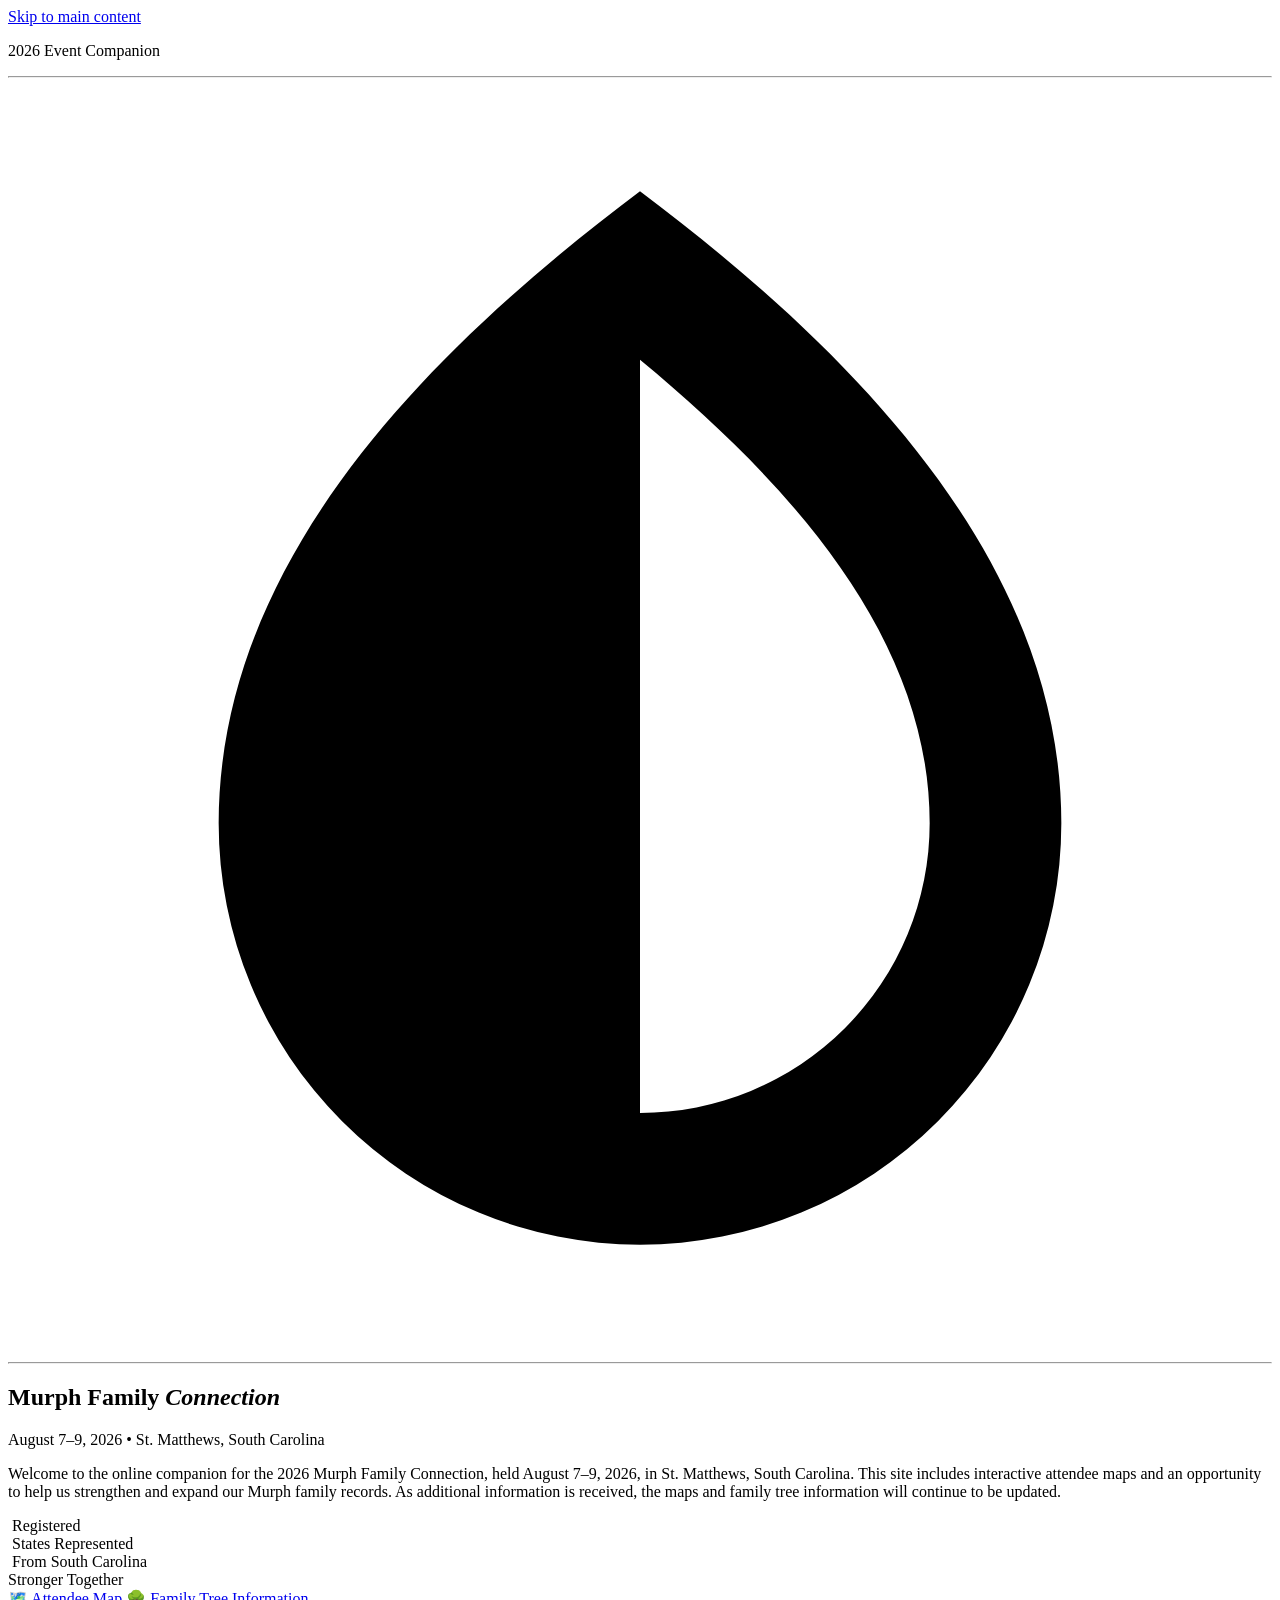
==== index.html @ 235b0e7d "Add files via upload" ====
<!DOCTYPE html>
<html lang="en">
<head>
<meta charset="UTF-8">
<meta name="viewport" content="width=device-width, initial-scale=1.0">
<title>Murph Family Connection — August 7–9, 2026 | St. Matthews, SC</title>
<meta name="description" content="Online companion for the 2026 Murph Family Connection in St. Matthews, South Carolina. Explore attendee maps and contribute Murph family tree information.">
<link rel="icon" href="assets/images/murph-mark.svg" type="image/svg+xml">
<link rel="preconnect" href="https://fonts.googleapis.com">
<link rel="preconnect" href="https://fonts.gstatic.com" crossorigin>
<link href="https://fonts.googleapis.com/css2?family=Playfair+Display:ital,wght@0,400;0,700;0,900;1,400&family=Lora:ital,wght@0,400;0,600;1,400&display=swap" rel="stylesheet">
<link rel="stylesheet" href="assets/css/styles.css">
</head>
<body>
<a class="skip-link" href="#main">Skip to main content</a>

<div id="site-header"></div>

<main id="main">
  <section class="hero">
    <div class="container">
      <p class="hero__eyebrow">2026 Event Companion</p>

      <div class="leaf-divider" role="presentation">
        <hr class="leaf-divider__line">
        <svg class="leaf-divider__icon" viewBox="0 0 24 24" fill="currentColor" aria-hidden="true">
          <path d="M12 2c-4 3-8 7-8 12a8 8 0 0 0 8 8 8 8 0 0 0 8-8c0-5-4-9-8-12zm0 3.2c2.9 2.4 5.5 5.3 5.5 8.8A5.5 5.5 0 0 1 12 19.5V5.2z"/>
        </svg>
        <hr class="leaf-divider__line">
      </div>

      <h1>Murph Family <em class="accent">Connection</em></h1>
      <p class="hero__subtitle">August 7–9, 2026 &bull; St. Matthews, South Carolina</p>

      <p class="hero__body">
        Welcome to the online companion for the 2026 Murph Family Connection, held August 7–9, 2026,
        in St. Matthews, South Carolina. This site includes interactive attendee maps and an opportunity
        to help us strengthen and expand our Murph family records. As additional information is received,
        the maps and family tree information will continue to be updated.
      </p>

      <div class="hero-stats" id="hero-stats" aria-label="Event registration snapshot">
        <div class="hero-stat"><span class="hero-stat__num" id="hero-stat-registered">&nbsp;</span><span class="hero-stat__lbl">Registered</span></div>
        <div class="hero-stat"><span class="hero-stat__num" id="hero-stat-states">&nbsp;</span><span class="hero-stat__lbl">States Represented</span></div>
        <div class="hero-stat"><span class="hero-stat__num" id="hero-stat-sc">&nbsp;</span><span class="hero-stat__lbl">From South Carolina</span></div>
      </div>

      <span class="motto-badge">Stronger Together</span>

      <div class="button-row">
        <a class="big-button big-button--map" href="attendee-map.html">
          <span class="big-button__icon" aria-hidden="true">🗺️</span>
          Attendee Map
        </a>
        <a class="big-button big-button--tree" href="family-tree-information.html">
          <span class="big-button__icon" aria-hidden="true">🌳</span>
          Family Tree Information
        </a>
      </div>
    </div>
  </section>
</main>

<div id="site-footer"></div>

<script type="module" src="assets/js/pages/home.js"></script>
</body>
</html>
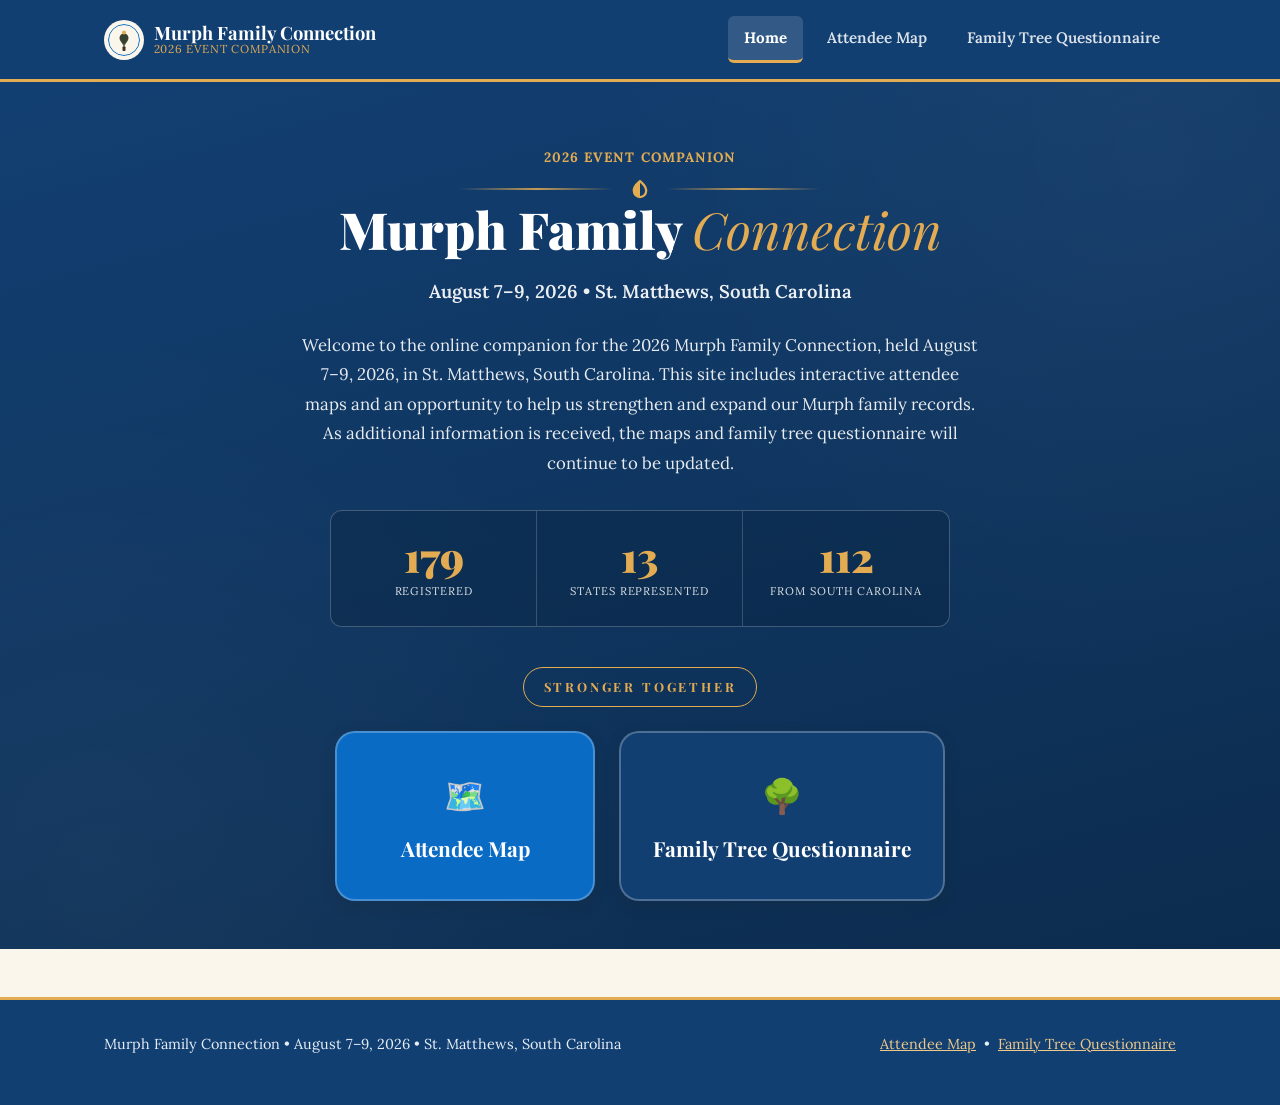
==== commit 7f2c28ea: "v1.4.2: Rename Family Tree Information to Family Tree Questionnaire on Home page" ====
--- a/index.html
+++ b/index.html
@@ -4,7 +4,7 @@
 <meta charset="UTF-8">
 <meta name="viewport" content="width=device-width, initial-scale=1.0">
 <title>Murph Family Connection — August 7–9, 2026 | St. Matthews, SC</title>
-<meta name="description" content="Online companion for the 2026 Murph Family Connection in St. Matthews, South Carolina. Explore attendee maps and contribute Murph family tree information.">
+<meta name="description" content="Online companion for the 2026 Murph Family Connection in St. Matthews, South Carolina. Explore attendee maps and complete the Murph family tree questionnaire.">
 <link rel="icon" href="assets/images/murph-mark.svg" type="image/svg+xml">
 <link rel="preconnect" href="https://fonts.googleapis.com">
 <link rel="preconnect" href="https://fonts.gstatic.com" crossorigin>
@@ -36,7 +36,7 @@
         Welcome to the online companion for the 2026 Murph Family Connection, held August 7–9, 2026,
         in St. Matthews, South Carolina. This site includes interactive attendee maps and an opportunity
         to help us strengthen and expand our Murph family records. As additional information is received,
-        the maps and family tree information will continue to be updated.
+        the maps and family tree questionnaire will continue to be updated.
       </p>
 
       <div class="hero-stats" id="hero-stats" aria-label="Event registration snapshot">
@@ -54,7 +54,7 @@
         </a>
         <a class="big-button big-button--tree" href="family-tree-information.html">
           <span class="big-button__icon" aria-hidden="true">🌳</span>
-          Family Tree Information
+          Family Tree Questionnaire
         </a>
       </div>
     </div>
--- a/assets/css/styles.css
+++ b/assets/css/styles.css
@@ -0,0 +1,988 @@
+/* ==========================================================================
+   Murph Family Connection — Event Companion Site
+   Shared design system
+   Palette inspired by the 2026 event shirt (not a reproduction of the artwork)
+   ========================================================================== */
+
+:root {
+  /* Brand palette — sampled directly from the 2026 event shirt photo
+     ("Stronger Together"), then lightly calibrated for on-screen contrast.
+     See BRAND_GUIDE.html / brand-guide.md for the sampling notes. */
+  --color-royal-blue: #0A6BC4;        /* sampled: shirt fabric */
+  --color-royal-blue-dark: #123F72;   /* calibrated: AA-safe text/link variant */
+  --color-deep-brown: #4A2E1F;        /* sampled: banner-fold shadow, warmed */
+  --color-warm-gold: #E3AC52;         /* sampled: leaf + banner gold */
+  --color-warm-gold-dark: #8C611D;    /* calibrated: AA-safe text variant of gold */
+  --color-warm-gold-light: #EFC98A;   /* tint for subtle backgrounds/hovers */
+  --color-forest-green: #38402F;      /* sampled: dark tree-leaf green */
+  --color-olive-green: #4B5240;       /* sampled: lighter tree-leaf green */
+  --color-ivory: #FBF6EB;
+  --color-ivory-alt: #F3EBDA;
+  --color-ivory-blue: #E9F1F9;   /* light blue-tinted alt section background (v1.3 blue-led direction) */
+
+  /* Semantic text / surface colors (contrast-checked against ivory) */
+  --color-ink: #2E2420;               /* sampled + color-cast-corrected: tree trunk ink */
+  --color-ink-soft: #4A4030;
+  --color-muted: #7A6E60;
+  --color-border: #DCD0B4;
+  --color-surface: #FFFFFF;
+  --color-focus: #123F72;
+
+  /* Typography — Playfair Display (headings) + Lora (body), loaded from
+     Google Fonts in each page <head>. System serif fallbacks keep the site
+     readable even if the web fonts fail to load. */
+  --font-heading: "Playfair Display", Georgia, "Times New Roman", serif;
+  --font-body: "Lora", Georgia, "Times New Roman", serif;
+
+  /* Layout */
+  --max-width: 1120px;
+  --radius-sm: 6px;
+  --radius-md: 12px;
+  --radius-lg: 20px;
+  --space-1: 0.5rem;
+  --space-2: 1rem;
+  --space-3: 1.5rem;
+  --space-4: 2rem;
+  --space-5: 3rem;
+  --space-6: 4rem;
+  --shadow-sm: 0 1px 3px rgba(42, 33, 23, 0.12);
+  --shadow-md: 0 4px 16px rgba(42, 33, 23, 0.14);
+}
+
+/* --------------------------------------------------------------------------
+   Reset & base
+   -------------------------------------------------------------------------- */
+*, *::before, *::after { box-sizing: border-box; }
+
+html { scroll-behavior: smooth; }
+
+body {
+  margin: 0;
+  background-color: var(--color-ivory);
+  color: var(--color-ink);
+  font-family: var(--font-body);
+  font-size: 17px;
+  line-height: 1.75;
+  -webkit-font-smoothing: antialiased;
+}
+
+img, svg { max-width: 100%; display: block; }
+
+h1, h2, h3, h4 {
+  font-family: var(--font-heading);
+  font-weight: 700;
+  color: var(--color-royal-blue);
+  line-height: 1.15;
+  margin: 0 0 var(--space-2);
+}
+
+h1 { font-size: clamp(2.2rem, 4.5vw, 3.2rem); font-weight: 900; color: var(--color-deep-brown); }
+h2 { font-size: clamp(1.6rem, 3vw, 2.1rem); }
+h3 { font-size: 1.25rem; }
+
+/* Subtle italic emphasis on part of an otherwise-unchanged approved phrase —
+   styling only, never used to alter or add to approved wording. */
+em.accent { font-style: italic; color: var(--color-warm-gold-dark); font-weight: 400; }
+
+p { margin: 0 0 var(--space-2); }
+
+a { color: var(--color-royal-blue); }
+a:hover { color: var(--color-royal-blue-dark); }
+
+/* Visible focus state everywhere — keyboard accessibility */
+a:focus-visible,
+button:focus-visible,
+input:focus-visible,
+[tabindex]:focus-visible {
+  outline: 3px solid var(--color-focus);
+  outline-offset: 2px;
+}
+
+.skip-link {
+  position: absolute;
+  left: -999px;
+  top: 0;
+  background: var(--color-royal-blue);
+  color: #fff;
+  padding: 0.75rem 1.25rem;
+  z-index: 1000;
+  border-radius: 0 0 var(--radius-sm) 0;
+}
+.skip-link:focus {
+  left: 0;
+}
+
+/* --------------------------------------------------------------------------
+   Layout helpers
+   -------------------------------------------------------------------------- */
+.container {
+  width: 100%;
+  max-width: var(--max-width);
+  margin: 0 auto;
+  padding: 0 var(--space-3);
+}
+
+.section {
+  padding: var(--space-5) 0;
+}
+
+.section--alt {
+  background-color: var(--color-ivory-blue);
+  border-top: 1px solid var(--color-border);
+  border-bottom: 1px solid var(--color-border);
+}
+
+/* Blue page-header band — opens the Attendee Map and Family Tree Information
+   pages the same way the hero opens the Home page, so every page leads with
+   the same confident blue treatment. Body copy, cards, tables, and the form
+   stay on ivory/white for readability, per the approved blue-led direction. */
+.page-header {
+  padding: var(--space-5) 0 var(--space-4);
+  /* Same narrow dark-navy range as .hero — verified AA-safe for gold and
+     white text at every point on the gradient. */
+  background:
+    radial-gradient(circle at 90% 10%, rgba(255, 255, 255, 0.035), transparent 40%),
+    linear-gradient(160deg, var(--color-royal-blue-dark) 0%, #0C2C4E 100%);
+  color: #fff;
+}
+.page-header .section-eyebrow { color: var(--color-warm-gold); }
+.page-header h1 { color: #fff; }
+.page-header p { color: rgba(255, 255, 255, 0.92); }
+.page-header .gold-rule--left {
+  background: linear-gradient(90deg, var(--color-warm-gold-dark), var(--color-warm-gold));
+}
+
+/* --------------------------------------------------------------------------
+   Natural / heritage-inspired accents
+   Subtle motifs drawn from the event shirt (tree, leaves, gold banding) —
+   used sparingly as section dividers and accents, never as page backgrounds.
+   -------------------------------------------------------------------------- */
+.leaf-divider {
+  display: flex;
+  align-items: center;
+  justify-content: center;
+  gap: var(--space-2);
+  margin: 0 auto;
+  max-width: 360px;
+  color: var(--color-warm-gold-dark);
+}
+
+.leaf-divider__line {
+  flex: 1;
+  height: 2px;
+  background: linear-gradient(90deg, transparent, var(--color-warm-gold), transparent);
+  border: none;
+}
+
+.leaf-divider__icon {
+  width: 22px;
+  height: 22px;
+  flex-shrink: 0;
+  color: var(--color-olive-green);
+}
+
+.gold-rule {
+  border: none;
+  height: 3px;
+  width: 72px;
+  margin: var(--space-2) auto;
+  background: linear-gradient(90deg, var(--color-warm-gold-dark), var(--color-warm-gold));
+  border-radius: 999px;
+}
+
+.gold-rule--left {
+  margin: var(--space-2) 0;
+}
+
+.section-eyebrow {
+  display: inline-flex;
+  align-items: center;
+  gap: 0.4rem;
+  font-weight: 700;
+  letter-spacing: 0.08em;
+  text-transform: uppercase;
+  color: var(--color-olive-green);
+  font-size: 0.8rem;
+}
+
+.section-eyebrow svg { width: 16px; height: 16px; }
+
+/* --------------------------------------------------------------------------
+   Header / Navigation
+   -------------------------------------------------------------------------- */
+.site-header {
+  background-color: var(--color-royal-blue-dark);
+  border-bottom: 3px solid var(--color-warm-gold);
+}
+
+.site-header__inner {
+  display: flex;
+  align-items: center;
+  justify-content: space-between;
+  gap: var(--space-3);
+  padding: var(--space-2) var(--space-3);
+  max-width: var(--max-width);
+  margin: 0 auto;
+  flex-wrap: wrap;
+}
+
+.brand {
+  display: flex;
+  align-items: center;
+  gap: 0.6rem;
+  text-decoration: none;
+  color: #fff;
+}
+
+.brand__mark {
+  width: 40px;
+  height: 40px;
+  flex-shrink: 0;
+  background-color: var(--color-ivory);
+  border-radius: 50%;
+  padding: 4px;
+}
+
+.brand__text {
+  font-family: var(--font-heading);
+  font-weight: 700;
+  font-size: 1.15rem;
+  line-height: 1.1;
+  color: #fff;
+}
+
+.brand__text span {
+  display: block;
+  font-family: var(--font-body);
+  font-weight: 400;
+  font-size: 0.72rem;
+  letter-spacing: 0.06em;
+  text-transform: uppercase;
+  color: var(--color-warm-gold);
+}
+
+.main-nav ul {
+  list-style: none;
+  display: flex;
+  gap: var(--space-1);
+  margin: 0;
+  padding: 0;
+}
+
+.main-nav a {
+  display: inline-block;
+  padding: 0.55rem 1rem;
+  border-radius: var(--radius-sm);
+  text-decoration: none;
+  color: rgba(255, 255, 255, 0.85);
+  font-weight: 600;
+  font-size: 0.95rem;
+}
+
+.main-nav a {
+  position: relative;
+  border-bottom: 3px solid transparent;
+}
+
+.main-nav a:hover {
+  background-color: rgba(255, 255, 255, 0.12);
+  color: #fff;
+}
+
+.main-nav a[aria-current="page"] {
+  background-color: rgba(255, 255, 255, 0.14);
+  color: #fff;
+  font-weight: 700;
+  border-bottom-color: var(--color-warm-gold);
+}
+
+/* --------------------------------------------------------------------------
+   Hero
+   -------------------------------------------------------------------------- */
+.hero {
+  padding: var(--space-6) 0 var(--space-5);
+  text-align: center;
+  color: #fff;
+  /* Deliberately stays within a narrow dark-navy range (never the lighter
+     royal blue) so gold and white text keep AA contrast everywhere on the
+     gradient, at every breakpoint — verified programmatically. */
+  background:
+    radial-gradient(circle at 90% 8%, rgba(255, 255, 255, 0.035), transparent 40%),
+    radial-gradient(circle at 8% 92%, rgba(255, 255, 255, 0.035), transparent 40%),
+    linear-gradient(165deg, var(--color-royal-blue-dark) 0%, #0C2C4E 100%);
+}
+
+.hero__eyebrow {
+  font-weight: 700;
+  letter-spacing: 0.08em;
+  text-transform: uppercase;
+  color: var(--color-warm-gold);
+  font-size: 0.85rem;
+  margin-bottom: var(--space-1);
+}
+
+.hero h1 { color: #fff; }
+.hero em.accent { color: var(--color-warm-gold); }
+
+.hero .leaf-divider__icon { color: var(--color-warm-gold); }
+.hero .leaf-divider__line { background: linear-gradient(90deg, transparent, rgba(227, 172, 82, 0.85), transparent); }
+
+.hero__subtitle {
+  font-size: 1.15rem;
+  color: rgba(255, 255, 255, 0.92);
+  font-weight: 600;
+  margin-bottom: var(--space-3);
+}
+
+.hero__body {
+  max-width: 680px;
+  margin: 0 auto var(--space-4);
+  font-size: 1.05rem;
+  color: rgba(255, 255, 255, 0.9);
+}
+
+/* Compact event snapshot on the home hero — a darker "frosted" panel nested
+   inside the blue hero, gold numbers, white labels. */
+.hero-stats {
+  display: flex;
+  justify-content: center;
+  flex-wrap: wrap;
+  border: 1px solid rgba(255, 255, 255, 0.22);
+  border-radius: var(--radius-md);
+  overflow: hidden;
+  background-color: rgba(9, 33, 58, 0.32);
+  max-width: 620px;
+  margin: 0 auto var(--space-3);
+}
+
+.hero-stat {
+  flex: 1 1 140px;
+  padding: var(--space-3) var(--space-3);
+  text-align: center;
+  border-right: 1px solid rgba(255, 255, 255, 0.18);
+}
+
+.hero-stat:last-child { border-right: none; }
+
+.hero-stat__num {
+  display: block;
+  font-family: var(--font-heading);
+  font-weight: 900;
+  font-size: clamp(1.9rem, 3.5vw, 2.6rem);
+  color: var(--color-warm-gold);
+  line-height: 1;
+}
+
+.hero-stat__lbl {
+  display: block;
+  font-size: 0.7rem;
+  text-transform: uppercase;
+  letter-spacing: 0.08em;
+  color: rgba(255, 255, 255, 0.85);
+  margin-top: 0.35rem;
+}
+
+/* "Stronger Together" — the shirt's own motto, used as a small badge */
+.motto-badge {
+  display: inline-block;
+  margin: var(--space-2) 0 0;
+  font-family: var(--font-heading);
+  font-size: 0.8rem;
+  font-weight: 700;
+  letter-spacing: 0.22em;
+  text-transform: uppercase;
+  color: var(--color-warm-gold);
+  padding: 0.5rem 1.25rem;
+  border: 1px solid var(--color-warm-gold);
+  border-radius: 999px;
+}
+
+/* Give the hero's CTA buttons a touch more separation from the now-blue
+   background behind them. */
+.hero .big-button { border-color: rgba(255, 255, 255, 0.25); }
+
+/* --------------------------------------------------------------------------
+   Buttons
+   -------------------------------------------------------------------------- */
+.button-row {
+  display: flex;
+  flex-wrap: wrap;
+  gap: var(--space-3);
+  justify-content: center;
+  margin-top: var(--space-3);
+}
+
+.big-button {
+  display: flex;
+  flex-direction: column;
+  align-items: center;
+  justify-content: center;
+  gap: 0.4rem;
+  min-width: 260px;
+  padding: var(--space-4) var(--space-4);
+  border-radius: var(--radius-lg);
+  text-decoration: none;
+  font-family: var(--font-heading);
+  font-weight: 700;
+  font-size: 1.3rem;
+  color: #fff;
+  box-shadow: var(--shadow-md);
+  border: 2px solid transparent;
+  transition: transform 0.15s ease, box-shadow 0.15s ease;
+}
+
+.big-button:hover,
+.big-button:focus-visible {
+  transform: translateY(-3px);
+  box-shadow: 0 8px 22px rgba(42, 33, 23, 0.22);
+}
+
+.big-button__icon { font-size: 2.1rem; }
+
+.big-button--map {
+  background-color: var(--color-royal-blue);
+}
+.big-button--map:hover { background-color: var(--color-royal-blue-dark); }
+
+.big-button--tree {
+  background-color: var(--color-royal-blue-dark);
+}
+.big-button--tree:hover { background-color: #0C2C4E; }
+
+.btn {
+  display: inline-block;
+  padding: 0.6rem 1.2rem;
+  border-radius: var(--radius-sm);
+  background-color: var(--color-royal-blue);
+  color: #fff;
+  text-decoration: none;
+  font-weight: 600;
+  border: none;
+  cursor: pointer;
+}
+.btn:hover { background-color: var(--color-royal-blue-dark); color: #fff; }
+
+.btn--outline {
+  background-color: transparent;
+  color: var(--color-royal-blue-dark);
+  border: 2px solid var(--color-royal-blue);
+}
+.btn--outline:hover { background-color: var(--color-royal-blue); color: #fff; }
+
+/* --------------------------------------------------------------------------
+   Cards / panels
+   -------------------------------------------------------------------------- */
+.card {
+  background-color: var(--color-surface);
+  border: 1px solid var(--color-border);
+  border-radius: var(--radius-md);
+  padding: var(--space-3);
+  box-shadow: var(--shadow-sm);
+}
+
+.card h3 {
+  color: var(--color-forest-green);
+  margin-bottom: 0.4rem;
+}
+
+.panel-grid {
+  display: grid;
+  gap: var(--space-3);
+  grid-template-columns: repeat(auto-fit, minmax(260px, 1fr));
+}
+
+/* Stat tiles */
+.stat-grid {
+  display: grid;
+  gap: var(--space-2);
+  grid-template-columns: repeat(auto-fit, minmax(160px, 1fr));
+  margin-top: var(--space-3);
+}
+
+.stat-tile {
+  /* Same AA-verified dark-navy range as .hero/.page-header — never the
+     lighter royal blue, so the gold value and white label stay legible
+     everywhere on the card. */
+  background: linear-gradient(165deg, var(--color-royal-blue-dark) 0%, #0C2C4E 100%);
+  border: none;
+  border-top: 5px solid var(--color-warm-gold);
+  border-radius: var(--radius-md);
+  padding: var(--space-4) var(--space-2) var(--space-3);
+  text-align: center;
+  box-shadow: var(--shadow-sm);
+  transition: transform 0.15s ease, box-shadow 0.15s ease;
+}
+
+.stat-tile:hover {
+  transform: translateY(-3px);
+  box-shadow: var(--shadow-md);
+}
+
+.stat-tile__value {
+  font-family: var(--font-heading);
+  font-size: clamp(2.2rem, 4vw, 2.75rem);
+  font-weight: 900;
+  color: var(--color-warm-gold);
+  display: block;
+  line-height: 1;
+  margin-bottom: 0.5rem;
+}
+
+.stat-tile__label {
+  font-size: 0.72rem;
+  color: rgba(255, 255, 255, 0.88);
+  font-weight: 700;
+  text-transform: uppercase;
+  letter-spacing: 0.07em;
+}
+
+/* Highlights list */
+.highlight-list {
+  list-style: none;
+  margin: var(--space-3) 0 0;
+  padding: 0;
+  display: grid;
+  gap: var(--space-2);
+}
+
+.highlight-list li {
+  display: flex;
+  gap: 1rem;
+  align-items: flex-start;
+  background-color: #EBF4FF;
+  border-left: 5px solid var(--color-warm-gold);
+  border-radius: 0 var(--radius-md) var(--radius-md) 0;
+  padding: var(--space-2) var(--space-3);
+}
+
+.highlight-list .hi-ico {
+  font-size: 1.35rem;
+  line-height: 1.3;
+  flex-shrink: 0;
+}
+
+.highlight-list .hi-txt {
+  font-size: 0.95rem;
+  line-height: 1.65;
+}
+
+.highlight-list strong { color: var(--color-royal-blue-dark); }
+
+/* Pull quote — used sparingly for a single moment of warmth per page */
+.pull-quote {
+  margin: var(--space-3) auto;
+  padding: 1.4rem 1.75rem 1.4rem 2rem;
+  max-width: 620px;
+  border-left: 5px solid var(--color-warm-gold);
+  background-color: var(--color-warm-gold-light);
+  background-color: #FDF3DC;
+  border-radius: 0 var(--radius-md) var(--radius-md) 0;
+  font-family: var(--font-heading);
+  font-size: 1.05rem;
+  font-style: italic;
+  color: var(--color-deep-brown);
+  line-height: 1.6;
+}
+
+/* Data note box */
+.notes-box {
+  background-color: var(--color-surface);
+  border: 1.5px solid var(--color-border);
+  border-radius: var(--radius-md);
+  padding: var(--space-3) var(--space-4);
+  margin-top: var(--space-3);
+}
+
+.notes-box h3 {
+  font-size: 1.05rem;
+  color: var(--color-royal-blue);
+  padding-bottom: 0.75rem;
+  border-bottom: 2px solid var(--color-warm-gold);
+  margin-bottom: var(--space-2);
+}
+
+.notes-dl {
+  display: grid;
+  grid-template-columns: auto 1fr;
+  gap: 0.5rem 1.5rem;
+  font-size: 0.88rem;
+  margin-bottom: var(--space-2);
+}
+
+.notes-dl dt { color: var(--color-muted); font-style: italic; }
+.notes-dl dd { color: var(--color-ink); font-weight: 700; margin: 0; }
+
+.notes-prose {
+  font-size: 0.92rem;
+  line-height: 1.75;
+  color: var(--color-ink-soft);
+}
+
+.notes-prose strong { color: var(--color-ink); }
+
+/* Rank pills + share bars, used in the Community Rankings table */
+.rpill {
+  display: inline-flex;
+  align-items: center;
+  justify-content: center;
+  width: 24px;
+  height: 24px;
+  border-radius: 50%;
+  font-size: 0.7rem;
+  font-weight: 700;
+  color: #fff;
+  background-color: var(--color-royal-blue);
+  flex-shrink: 0;
+}
+
+.rpill.rpill--gold {
+  background-color: var(--color-warm-gold);
+  color: var(--color-deep-brown);
+}
+
+.bar-wrap {
+  display: flex;
+  align-items: center;
+  gap: 0.5rem;
+}
+
+.bar-track {
+  height: 6px;
+  background-color: var(--color-border);
+  border-radius: 3px;
+  flex: 1;
+  overflow: hidden;
+}
+
+.bar-fill {
+  height: 100%;
+  background-color: var(--color-royal-blue);
+  border-radius: 3px;
+}
+
+.bar-pct {
+  font-size: 0.7rem;
+  color: var(--color-muted);
+  white-space: nowrap;
+}
+
+/* --------------------------------------------------------------------------
+   Maps
+   -------------------------------------------------------------------------- */
+.map-panel {
+  margin-top: var(--space-3);
+}
+
+.map-frame {
+  background-color: var(--color-surface);
+  border: 2px solid var(--color-royal-blue);
+  border-top: 4px solid var(--color-warm-gold);
+  border-radius: var(--radius-md);
+  overflow: hidden;
+  box-shadow: var(--shadow-md);
+  position: relative;
+}
+
+.leaflet-map {
+  width: 100%;
+  height: 440px;
+}
+
+.leaflet-map.leaflet-map--tall { height: 520px; }
+
+.map-legend {
+  display: flex;
+  align-items: center;
+  gap: 0.5rem;
+  font-size: 0.85rem;
+  color: var(--color-ink-soft);
+  margin-top: var(--space-1);
+  font-style: italic;
+}
+
+/* Leaflet popup theming to match the site */
+.leaflet-popup-content-wrapper {
+  background-color: var(--color-surface) !important;
+  border: 1.5px solid var(--color-border) !important;
+  border-radius: var(--radius-md) !important;
+  box-shadow: var(--shadow-md) !important;
+}
+.leaflet-popup-tip { background-color: var(--color-surface) !important; }
+.leaflet-popup-content {
+  font-family: var(--font-body) !important;
+  font-size: 0.85rem !important;
+  color: var(--color-ink) !important;
+  line-height: 1.55 !important;
+  margin: 10px 12px !important;
+}
+.map-popup__title {
+  font-family: var(--font-heading);
+  font-size: 1rem;
+  font-weight: 700;
+  color: var(--color-royal-blue);
+  margin-bottom: 2px;
+}
+.map-popup__count { color: var(--color-forest-green); font-weight: 600; }
+.map-popup__state { color: var(--color-muted); font-size: 0.78rem; }
+
+.map-marker-label {
+  font-family: var(--font-body);
+  font-size: 11px;
+  font-weight: 600;
+  color: var(--color-royal-blue-dark);
+  background-color: rgba(251, 246, 235, 0.92);
+  padding: 1px 6px;
+  border-radius: 3px;
+  white-space: nowrap;
+}
+
+.map-loading,
+.map-error {
+  padding: var(--space-4);
+  text-align: center;
+  color: var(--color-ink-soft);
+}
+
+.map-error {
+  color: #7A2E2E;
+  background-color: #FBEDEA;
+}
+
+.map-error a { color: var(--color-royal-blue-dark); font-weight: 600; }
+
+/* --------------------------------------------------------------------------
+   Tables
+   -------------------------------------------------------------------------- */
+.data-table {
+  width: 100%;
+  border-collapse: collapse;
+  background-color: var(--color-surface);
+  border-radius: var(--radius-md);
+  overflow: hidden;
+  box-shadow: var(--shadow-sm);
+}
+
+.data-table caption {
+  caption-side: top;
+  text-align: left;
+  font-family: var(--font-heading);
+  font-weight: 700;
+  font-size: 1rem;
+  color: var(--color-royal-blue);
+  padding-bottom: 0.6rem;
+  border-bottom: 3px solid var(--color-warm-gold);
+  margin-bottom: 0.4rem;
+}
+
+.data-table th,
+.data-table td {
+  text-align: left;
+  padding: 0.65rem 1rem;
+  border-bottom: 1px solid var(--color-border);
+}
+
+.data-table th {
+  background-color: var(--color-royal-blue);
+  color: #fff;
+  font-weight: 600;
+  font-size: 0.75rem;
+  text-transform: uppercase;
+  letter-spacing: 0.05em;
+}
+
+.data-table tbody tr:nth-child(even) { background-color: var(--color-ivory-alt); }
+.data-table tbody tr:hover { background-color: #F0E6C8; }
+.data-table tbody tr.is-highlighted td:first-child {
+  font-weight: 700;
+  color: var(--color-forest-green);
+}
+
+/* --------------------------------------------------------------------------
+   Family Tree Information page
+   -------------------------------------------------------------------------- */
+.intro-copy {
+  max-width: 720px;
+  margin: 0 auto;
+  text-align: center;
+}
+
+.form-embed-wrap {
+  max-width: 760px;
+  margin: var(--space-4) auto 0;
+  background-color: var(--color-surface);
+  border: 1.5px solid var(--color-border);
+  border-top: 5px solid var(--color-warm-gold);
+  border-radius: var(--radius-md);
+  padding: var(--space-2);
+  box-shadow: var(--shadow-md);
+  /* Prevent the embed from ever forcing horizontal scroll on narrow screens */
+  overflow-x: hidden;
+  max-width: min(760px, 100%);
+}
+
+.form-embed-wrap iframe {
+  display: block;
+  width: 100%;
+  max-width: 100%;
+  min-height: 1400px;
+  border: none;
+  border-radius: var(--radius-sm);
+}
+
+.form-fallback {
+  text-align: center;
+  margin-top: var(--space-3);
+  font-size: 0.85rem;
+  color: var(--color-ink-soft);
+  line-height: 2;
+}
+
+/* --------------------------------------------------------------------------
+   Footer
+   -------------------------------------------------------------------------- */
+.site-footer {
+  background-color: var(--color-royal-blue-dark);
+  color: #E6EEF6;
+  padding: var(--space-4) 0;
+  margin-top: var(--space-5);
+  border-top: 3px solid var(--color-warm-gold);
+}
+
+.site-footer .container {
+  display: flex;
+  flex-wrap: wrap;
+  justify-content: space-between;
+  gap: var(--space-2);
+  font-size: 0.9rem;
+}
+
+.site-footer a { color: var(--color-warm-gold-light); }
+
+.site-footer__links {
+  display: flex;
+  align-items: center;
+  gap: 0.5rem;
+  flex-wrap: wrap;
+}
+
+/* --------------------------------------------------------------------------
+   Brand Guide page
+   -------------------------------------------------------------------------- */
+.swatch-grid {
+  display: grid;
+  gap: var(--space-3);
+  grid-template-columns: repeat(auto-fit, minmax(190px, 1fr));
+  margin-top: var(--space-3);
+}
+
+.swatch {
+  border-radius: var(--radius-md);
+  overflow: hidden;
+  border: 1px solid var(--color-border);
+  box-shadow: var(--shadow-sm);
+  background-color: var(--color-surface);
+}
+
+.swatch__chip {
+  height: 90px;
+}
+
+.swatch__meta {
+  padding: 0.6rem 0.9rem;
+}
+
+.swatch__name {
+  font-weight: 700;
+  display: block;
+}
+
+.swatch__hex {
+  font-family: ui-monospace, SFMono-Regular, Menlo, Consolas, monospace;
+  font-size: 0.85rem;
+  color: var(--color-ink-soft);
+}
+
+.swatch__note {
+  font-size: 0.8rem;
+  color: var(--color-ink-soft);
+  margin-top: 0.2rem;
+}
+
+.type-sample {
+  margin-bottom: var(--space-2);
+}
+
+.type-sample__label {
+  font-family: ui-monospace, SFMono-Regular, Menlo, Consolas, monospace;
+  font-size: 0.78rem;
+  color: var(--color-olive-green);
+  text-transform: uppercase;
+  letter-spacing: 0.05em;
+  display: block;
+  margin-bottom: 0.15rem;
+}
+
+.spacing-scale {
+  display: flex;
+  align-items: flex-end;
+  gap: var(--space-2);
+  flex-wrap: wrap;
+  margin-top: var(--space-2);
+}
+
+.spacing-scale__item { text-align: center; font-size: 0.78rem; color: var(--color-ink-soft); }
+
+.spacing-scale__bar {
+  background-color: var(--color-royal-blue);
+  width: 24px;
+  border-radius: 3px;
+  margin: 0 auto 0.3rem;
+}
+
+.principle-grid {
+  display: grid;
+  gap: var(--space-3);
+  grid-template-columns: repeat(auto-fit, minmax(220px, 1fr));
+  margin-top: var(--space-3);
+}
+
+.icon-sample-row {
+  display: flex;
+  gap: var(--space-4);
+  flex-wrap: wrap;
+  align-items: center;
+  margin-top: var(--space-2);
+}
+
+.icon-sample {
+  display: flex;
+  flex-direction: column;
+  align-items: center;
+  gap: 0.4rem;
+  font-size: 0.8rem;
+  color: var(--color-ink-soft);
+}
+
+.icon-sample svg {
+  width: 32px;
+  height: 32px;
+  color: var(--color-olive-green);
+}
+
+/* --------------------------------------------------------------------------
+   Responsive
+   -------------------------------------------------------------------------- */
+@media (max-width: 640px) {
+  .site-header__inner { flex-direction: column; align-items: flex-start; }
+  .main-nav ul { flex-wrap: wrap; }
+  .hero { padding: var(--space-5) 0 var(--space-4); }
+  .big-button { width: 100%; min-width: 0; }
+  .form-embed-wrap iframe { min-height: 1600px; }
+}
+
+/* --------------------------------------------------------------------------
+   Reduced motion
+   -------------------------------------------------------------------------- */
+@media (prefers-reduced-motion: reduce) {
+  * { transition: none !important; scroll-behavior: auto !important; }
+}
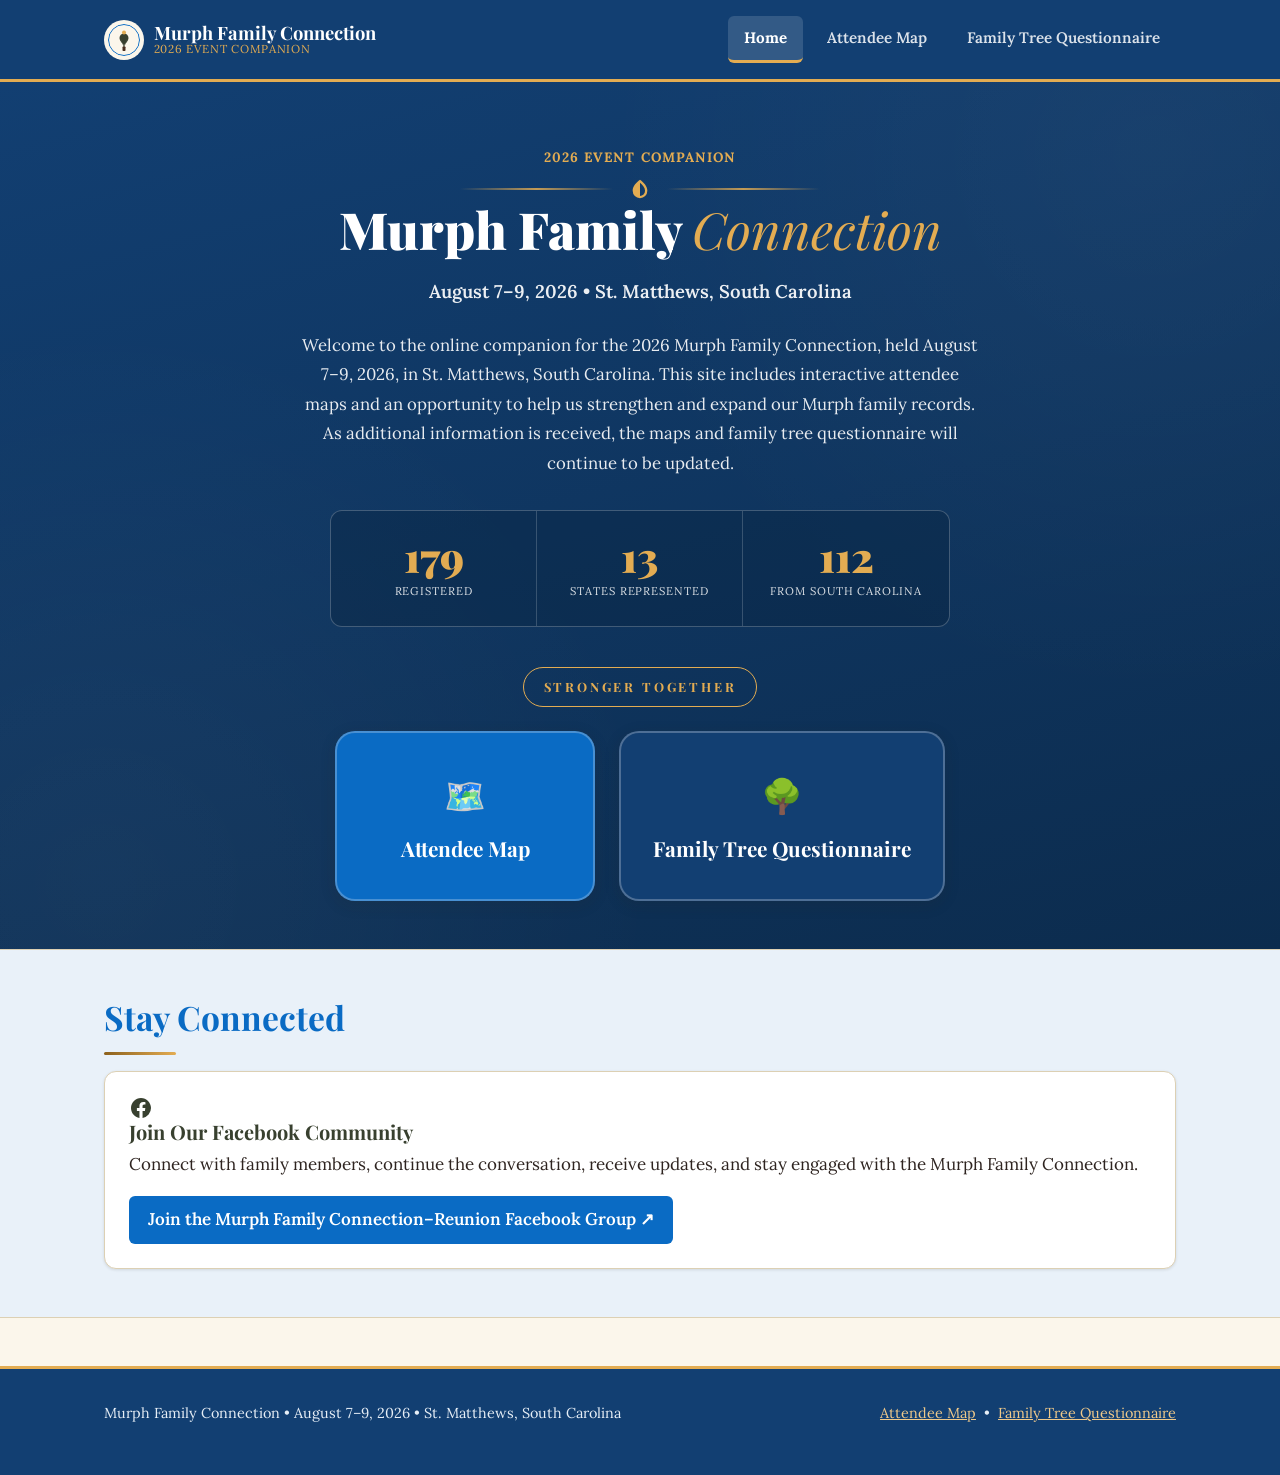
==== commit dee8450c: "v1.5.1: Add Stay Connected (Facebook Group) section to Home page Adds a compact 'Stay Connected' sec" ====
--- a/index.html
+++ b/index.html
@@ -59,6 +59,26 @@
       </div>
     </div>
   </section>
+    <section class="section section--alt stay-connected">
+    <div class="container">
+      <h2>Stay Connected</h2>
+      <hr class="gold-rule gold-rule--left">
+      <div class="card stay-connected__card">
+        <h3 class="stay-connected__title">
+          <svg class="stay-connected__icon" viewBox="0 0 24 24" width="24" height="24" fill="currentColor" aria-hidden="true">
+            <path d="M22 12.06C22 6.53 17.5 2 12 2S2 6.53 2 12.06c0 5 3.66 9.15 8.44 9.94v-7.03H7.9v-2.91h2.54V9.85c0-2.5 1.49-3.9 3.77-3.9 1.09 0 2.24.2 2.24.2v2.46h-1.26c-1.24 0-1.63.77-1.63 1.56v1.87h2.78l-.44 2.91h-2.34v7.03A10.06 10.06 0 0 0 22 12.06z"/>
+          </svg>
+          Join Our Facebook Community
+        </h3>
+        <p>Connect with family members, continue the conversation, receive updates, and stay engaged with the Murph Family Connection.</p>
+        <a class="btn stay-connected__btn" href="https://www.facebook.com/groups/2362930437506562" target="_blank" rel="noopener noreferrer">
+          Join the Murph Family Connection–Reunion Facebook Group
+          <span aria-hidden="true">↗</span>
+        </a>
+      </div>
+    </div>
+  </section>
+
 </main>
 
 <div id="site-footer"></div>
--- a/assets/css/styles.css
+++ b/assets/css/styles.css
@@ -986,3 +986,88 @@
 @media (prefers-reduced-motion: reduce) {
   * { transition: none !important; scroll-behavior: auto !important; }
 }
+
+
+/* --------------------------------------------------------------------------
+Family Tree Questionnaire — Preview Card
+Built entirely from existing tokens (color, type, radius, shadow, spacing).
+-------------------------------------------------------------------------- */
+.preview-card {
+  max-width: 760px;
+  margin: 0 auto;
+  background-color: var(--color-surface);
+  border: 1.5px solid var(--color-border);
+  border-top: 5px solid var(--color-warm-gold);
+  border-radius: var(--radius-md);
+  padding: var(--space-4);
+  box-shadow: var(--shadow-md);
+}
+
+.preview-card__intro { text-align: center; margin-bottom: var(--space-4); }
+.preview-card__lede { font-style: italic; color: var(--color-ink-soft); margin: 0; font-size: 1.05rem; }
+
+.preview-card__section {
+  padding-top: var(--space-3);
+  margin-top: var(--space-3);
+  border-top: 1px solid var(--color-border);
+}
+.preview-card__intro + .preview-card__section { border-top: none; margin-top: 0; padding-top: 0; }
+.preview-card__section h2 {
+  color: var(--color-forest-green);
+  font-size: 1rem;
+  text-transform: uppercase;
+  letter-spacing: 0.05em;
+  margin-bottom: var(--space-2);
+}
+
+.preview-field-grid {
+  display: grid;
+  gap: var(--space-3) var(--space-4);
+  grid-template-columns: repeat(2, minmax(0, 1fr));
+}
+.preview-field--wide { grid-column: 1 / -1; }
+
+.preview-field__label {
+  display: block;
+  font-size: 0.8rem;
+  font-weight: 600;
+  color: var(--color-muted);
+  text-transform: uppercase;
+  letter-spacing: 0.04em;
+  margin-bottom: 0.4rem;
+}
+.preview-field__optional { font-style: italic; font-weight: 400; text-transform: none; color: var(--color-muted); }
+
+.preview-field__line { display: block; height: 0; border-bottom: 1.5px solid var(--color-border); }
+.preview-field__line--tall { height: 2.5rem; border: 1.5px solid var(--color-border); border-radius: var(--radius-sm); }
+
+.preview-permission { display: flex; align-items: flex-start; gap: 0.75rem; cursor: default; }
+.preview-permission input[type="checkbox"] {
+  margin-top: 0.25rem; width: 18px; height: 18px; flex-shrink: 0;
+  accent-color: var(--color-royal-blue);
+}
+.preview-permission span { font-size: 0.92rem; color: var(--color-ink-soft); line-height: 1.6; }
+
+.preview-card__footnote {
+  text-align: center;
+  font-size: 0.85rem;
+  font-style: italic;
+  color: var(--color-muted);
+  margin: var(--space-4) 0 0;
+}
+
+.section-divider { max-width: 760px; margin: var(--space-4) auto var(--space-2); text-align: center; }
+.section-divider .leaf-divider { margin-bottom: var(--space-2); }
+.leaf-divider__arrow { font-size: 22px; line-height: 1; color: var(--color-warm-gold-dark); }
+.section-divider__text { font-size: 0.92rem; color: var(--color-ink-soft); margin: 0; }
+.section-divider__text strong {
+  display: block;
+  font-family: var(--font-heading);
+  font-size: 1.05rem;
+  color: var(--color-royal-blue-dark);
+  margin-bottom: 0.2rem;
+}
+
+@media (max-width: 640px) {
+  .preview-field-grid { grid-template-columns: 1fr; }
+}
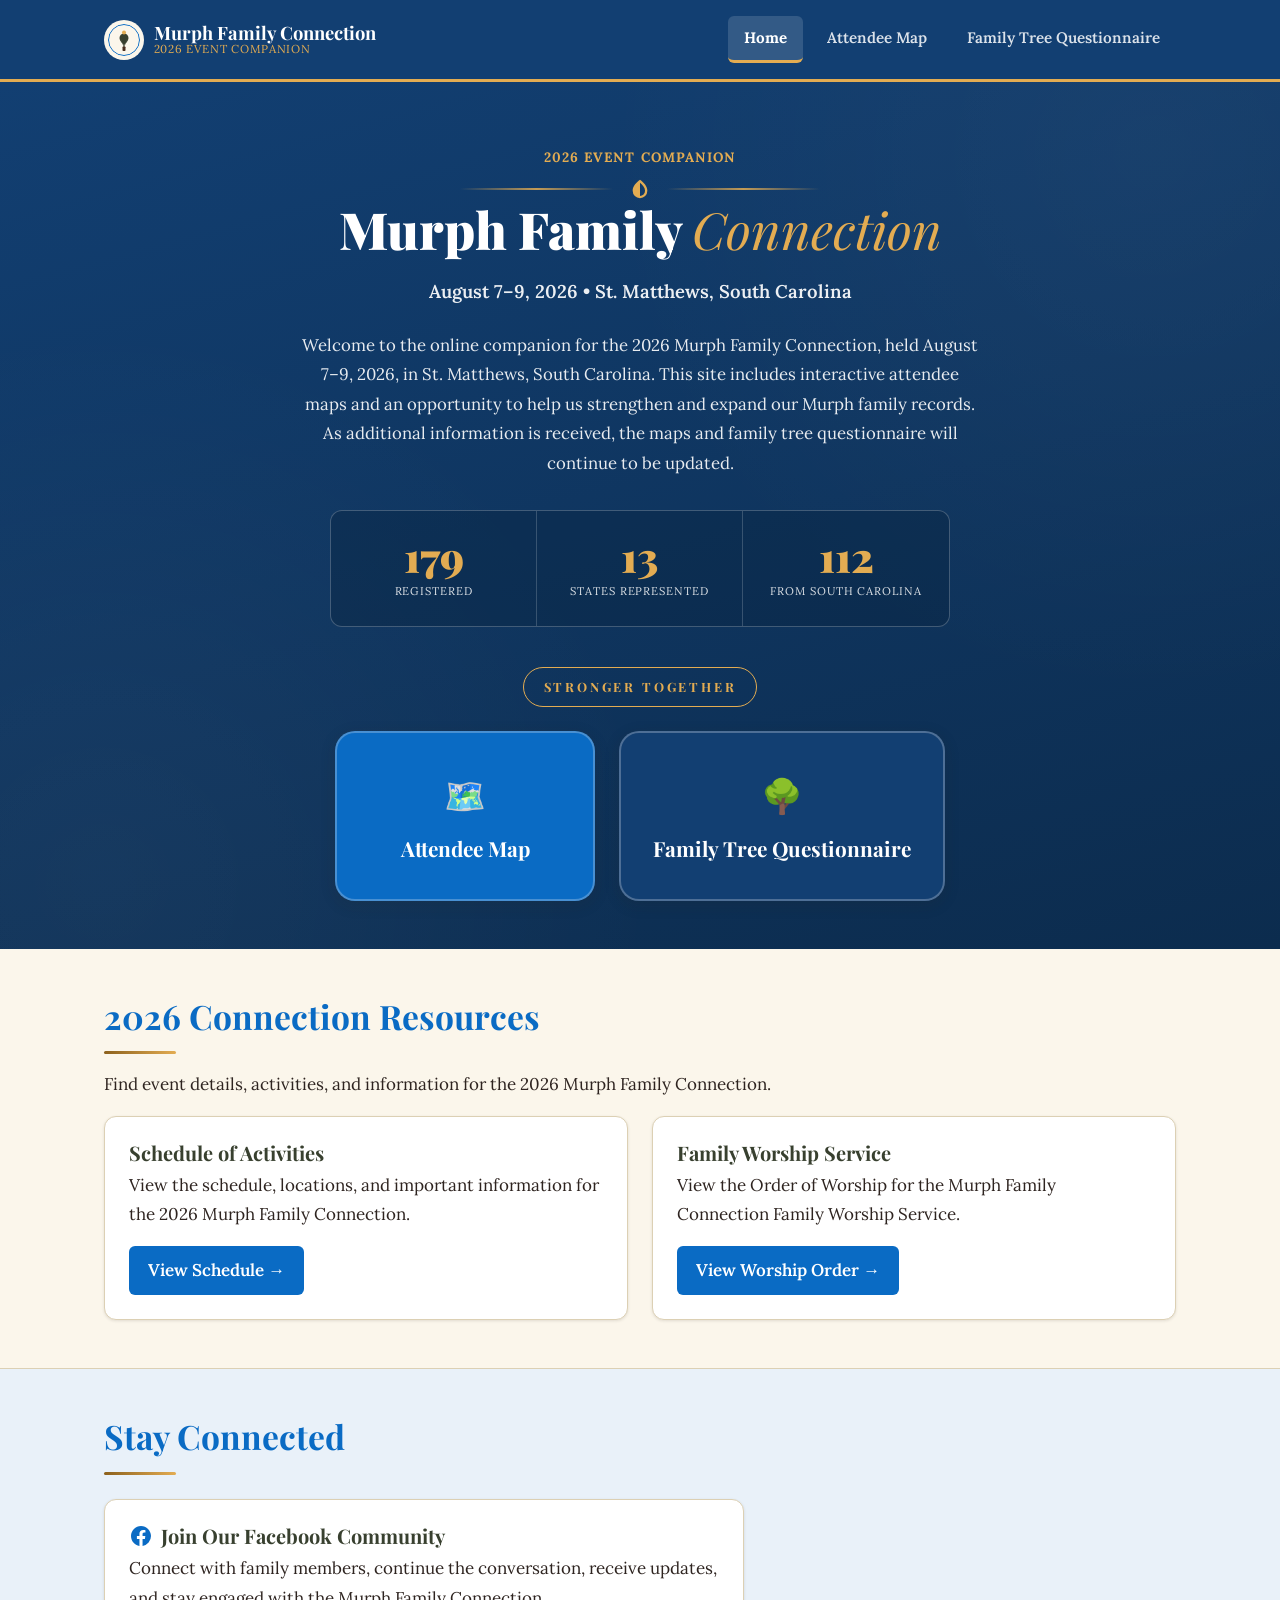
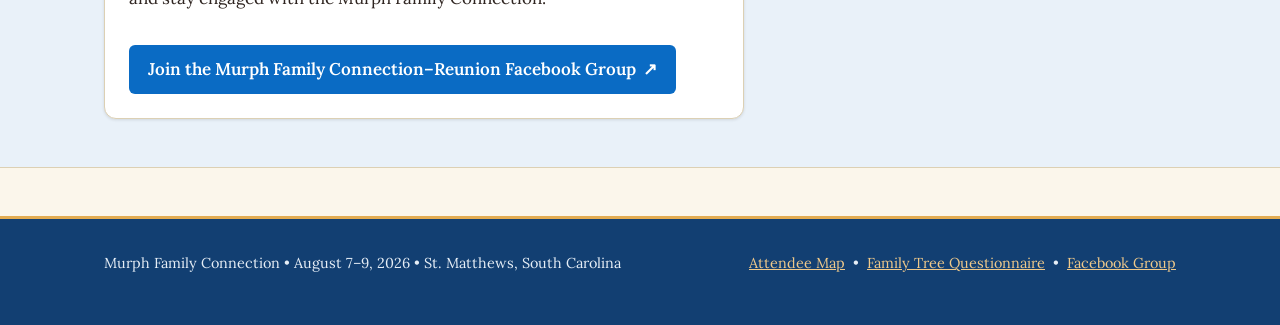
==== commit c6960369: "v1.5.2: Add 2026 Connection Resources section to Home page" ====
--- a/index.html
+++ b/index.html
@@ -17,67 +17,88 @@
 <div id="site-header"></div>
 
 <main id="main">
-  <section class="hero">
-    <div class="container">
-      <p class="hero__eyebrow">2026 Event Companion</p>
+<section class="hero">
+<div class="container">
+<p class="hero__eyebrow">2026 Event Companion</p>
 
-      <div class="leaf-divider" role="presentation">
-        <hr class="leaf-divider__line">
-        <svg class="leaf-divider__icon" viewBox="0 0 24 24" fill="currentColor" aria-hidden="true">
-          <path d="M12 2c-4 3-8 7-8 12a8 8 0 0 0 8 8 8 8 0 0 0 8-8c0-5-4-9-8-12zm0 3.2c2.9 2.4 5.5 5.3 5.5 8.8A5.5 5.5 0 0 1 12 19.5V5.2z"/>
-        </svg>
-        <hr class="leaf-divider__line">
-      </div>
+<div class="leaf-divider" role="presentation">
+<hr class="leaf-divider__line">
+<svg class="leaf-divider__icon" viewBox="0 0 24 24" fill="currentColor" aria-hidden="true">
+<path d="M12 2c-4 3-8 7-8 12a8 8 0 0 0 8 8 8 8 0 0 0 8-8c0-5-4-9-8-12zm0 3.2c2.9 2.4 5.5 5.3 5.5 8.8A5.5 5.5 0 0 1 12 19.5V5.2z"/>
+</svg>
+<hr class="leaf-divider__line">
+</div>
 
-      <h1>Murph Family <em class="accent">Connection</em></h1>
-      <p class="hero__subtitle">August 7–9, 2026 &bull; St. Matthews, South Carolina</p>
+<h1>Murph Family <em class="accent">Connection</em></h1>
+<p class="hero__subtitle">August 7–9, 2026 &bull; St. Matthews, South Carolina</p>
 
-      <p class="hero__body">
-        Welcome to the online companion for the 2026 Murph Family Connection, held August 7–9, 2026,
-        in St. Matthews, South Carolina. This site includes interactive attendee maps and an opportunity
-        to help us strengthen and expand our Murph family records. As additional information is received,
-        the maps and family tree questionnaire will continue to be updated.
-      </p>
+<p class="hero__body">
+Welcome to the online companion for the 2026 Murph Family Connection, held August 7–9, 2026,
+in St. Matthews, South Carolina. This site includes interactive attendee maps and an opportunity
+to help us strengthen and expand our Murph family records. As additional information is received,
+the maps and family tree questionnaire will continue to be updated.
+</p>
 
-      <div class="hero-stats" id="hero-stats" aria-label="Event registration snapshot">
-        <div class="hero-stat"><span class="hero-stat__num" id="hero-stat-registered">&nbsp;</span><span class="hero-stat__lbl">Registered</span></div>
-        <div class="hero-stat"><span class="hero-stat__num" id="hero-stat-states">&nbsp;</span><span class="hero-stat__lbl">States Represented</span></div>
-        <div class="hero-stat"><span class="hero-stat__num" id="hero-stat-sc">&nbsp;</span><span class="hero-stat__lbl">From South Carolina</span></div>
-      </div>
+<div class="hero-stats" id="hero-stats" aria-label="Event registration snapshot">
+<div class="hero-stat"><span class="hero-stat__num" id="hero-stat-registered">&nbsp;</span><span class="hero-stat__lbl">Registered</span></div>
+<div class="hero-stat"><span class="hero-stat__num" id="hero-stat-states">&nbsp;</span><span class="hero-stat__lbl">States Represented</span></div>
+<div class="hero-stat"><span class="hero-stat__num" id="hero-stat-sc">&nbsp;</span><span class="hero-stat__lbl">From South Carolina</span></div>
+</div>
 
-      <span class="motto-badge">Stronger Together</span>
+<span class="motto-badge">Stronger Together</span>
 
-      <div class="button-row">
-        <a class="big-button big-button--map" href="attendee-map.html">
-          <span class="big-button__icon" aria-hidden="true">🗺️</span>
-          Attendee Map
-        </a>
-        <a class="big-button big-button--tree" href="family-tree-information.html">
-          <span class="big-button__icon" aria-hidden="true">🌳</span>
-          Family Tree Questionnaire
-        </a>
-      </div>
-    </div>
-  </section>
-    <section class="section section--alt stay-connected">
-    <div class="container">
-      <h2>Stay Connected</h2>
-      <hr class="gold-rule gold-rule--left">
-      <div class="card stay-connected__card">
-        <h3 class="stay-connected__title">
-          <svg class="stay-connected__icon" viewBox="0 0 24 24" width="24" height="24" fill="currentColor" aria-hidden="true">
-            <path d="M22 12.06C22 6.53 17.5 2 12 2S2 6.53 2 12.06c0 5 3.66 9.15 8.44 9.94v-7.03H7.9v-2.91h2.54V9.85c0-2.5 1.49-3.9 3.77-3.9 1.09 0 2.24.2 2.24.2v2.46h-1.26c-1.24 0-1.63.77-1.63 1.56v1.87h2.78l-.44 2.91h-2.34v7.03A10.06 10.06 0 0 0 22 12.06z"/>
-          </svg>
-          Join Our Facebook Community
-        </h3>
-        <p>Connect with family members, continue the conversation, receive updates, and stay engaged with the Murph Family Connection.</p>
-        <a class="btn stay-connected__btn" href="https://www.facebook.com/groups/2362930437506562" target="_blank" rel="noopener noreferrer">
-          Join the Murph Family Connection–Reunion Facebook Group
-          <span aria-hidden="true">↗</span>
-        </a>
-      </div>
-    </div>
-  </section>
+<div class="button-row">
+<a class="big-button big-button--map" href="attendee-map.html">
+<span class="big-button__icon" aria-hidden="true">🗺️</span>
+Attendee Map
+</a>
+<a class="big-button big-button--tree" href="family-tree-information.html">
+<span class="big-button__icon" aria-hidden="true">🌳</span>
+Family Tree Questionnaire
+</a>
+</div>
+</div>
+</section>
+
+<section class="section connection-resources">
+<div class="container">
+<h2>2026 Connection Resources</h2>
+<hr class="gold-rule gold-rule--left">
+<p>Find event details, activities, and information for the 2026 Murph Family Connection.</p>
+<div class="panel-grid">
+<div class="card connection-resources__card">
+<h3>Schedule of Activities</h3>
+<p>View the schedule, locations, and important information for the 2026 Murph Family Connection.</p>
+<a class="btn" href="activities.html">View Schedule <span aria-hidden="true">&rarr;</span></a>
+</div>
+<div class="card connection-resources__card">
+<h3>Family Worship Service</h3>
+<p>View the Order of Worship for the Murph Family Connection Family Worship Service.</p>
+<a class="btn" href="worship-service.html">View Worship Order <span aria-hidden="true">&rarr;</span></a>
+</div>
+</div>
+</div>
+</section>
+
+<section class="section section--alt stay-connected">
+<div class="container">
+<h2>Stay Connected</h2>
+<hr class="gold-rule gold-rule--left">
+<div class="card stay-connected__card">
+<h3 class="stay-connected__title">
+<svg class="stay-connected__icon" viewBox="0 0 24 24" width="24" height="24" fill="currentColor" aria-hidden="true">
+<path d="M22 12.06C22 6.53 17.5 2 12 2S2 6.53 2 12.06c0 5 3.66 9.15 8.44 9.94v-7.03H7.9v-2.91h2.54V9.85c0-2.5 1.49-3.9 3.77-3.9 1.09 0 2.24.2 2.24.2v2.46h-1.26c-1.24 0-1.63.77-1.63 1.56v1.87h2.78l-.44 2.91h-2.34v7.03A10.06 10.06 0 0 0 22 12.06z"/>
+</svg>
+Join Our Facebook Community
+</h3>
+<p>Connect with family members, continue the conversation, receive updates, and stay engaged with the Murph Family Connection.</p>
+<a class="btn stay-connected__btn" href="https://www.facebook.com/groups/2362930437506562" target="_blank" rel="noopener noreferrer">
+Join the Murph Family Connection–Reunion Facebook Group
+<span aria-hidden="true">↗</span>
+</a>
+</div>
+</div>
+</section>
 
 </main>
 
--- a/assets/css/styles.css
+++ b/assets/css/styles.css
@@ -1071,3 +1071,30 @@
 @media (max-width: 640px) {
   .preview-field-grid { grid-template-columns: 1fr; }
 }
+
+/* --------------------------------------------------------------------------
+   Stay Connected (Facebook) — v1.5.1
+   -------------------------------------------------------------------------- */
+.stay-connected__card {
+  max-width: 640px;
+  margin-top: var(--space-3);
+}
+
+.stay-connected__title {
+  display: flex;
+  align-items: center;
+  gap: 0.5rem;
+  color: var(--color-forest-green);
+}
+
+.stay-connected__icon {
+  color: var(--color-royal-blue);
+  flex-shrink: 0;
+}
+
+.stay-connected__btn {
+  display: inline-flex;
+  align-items: center;
+  gap: 0.4rem;
+  margin-top: var(--space-2);
+}
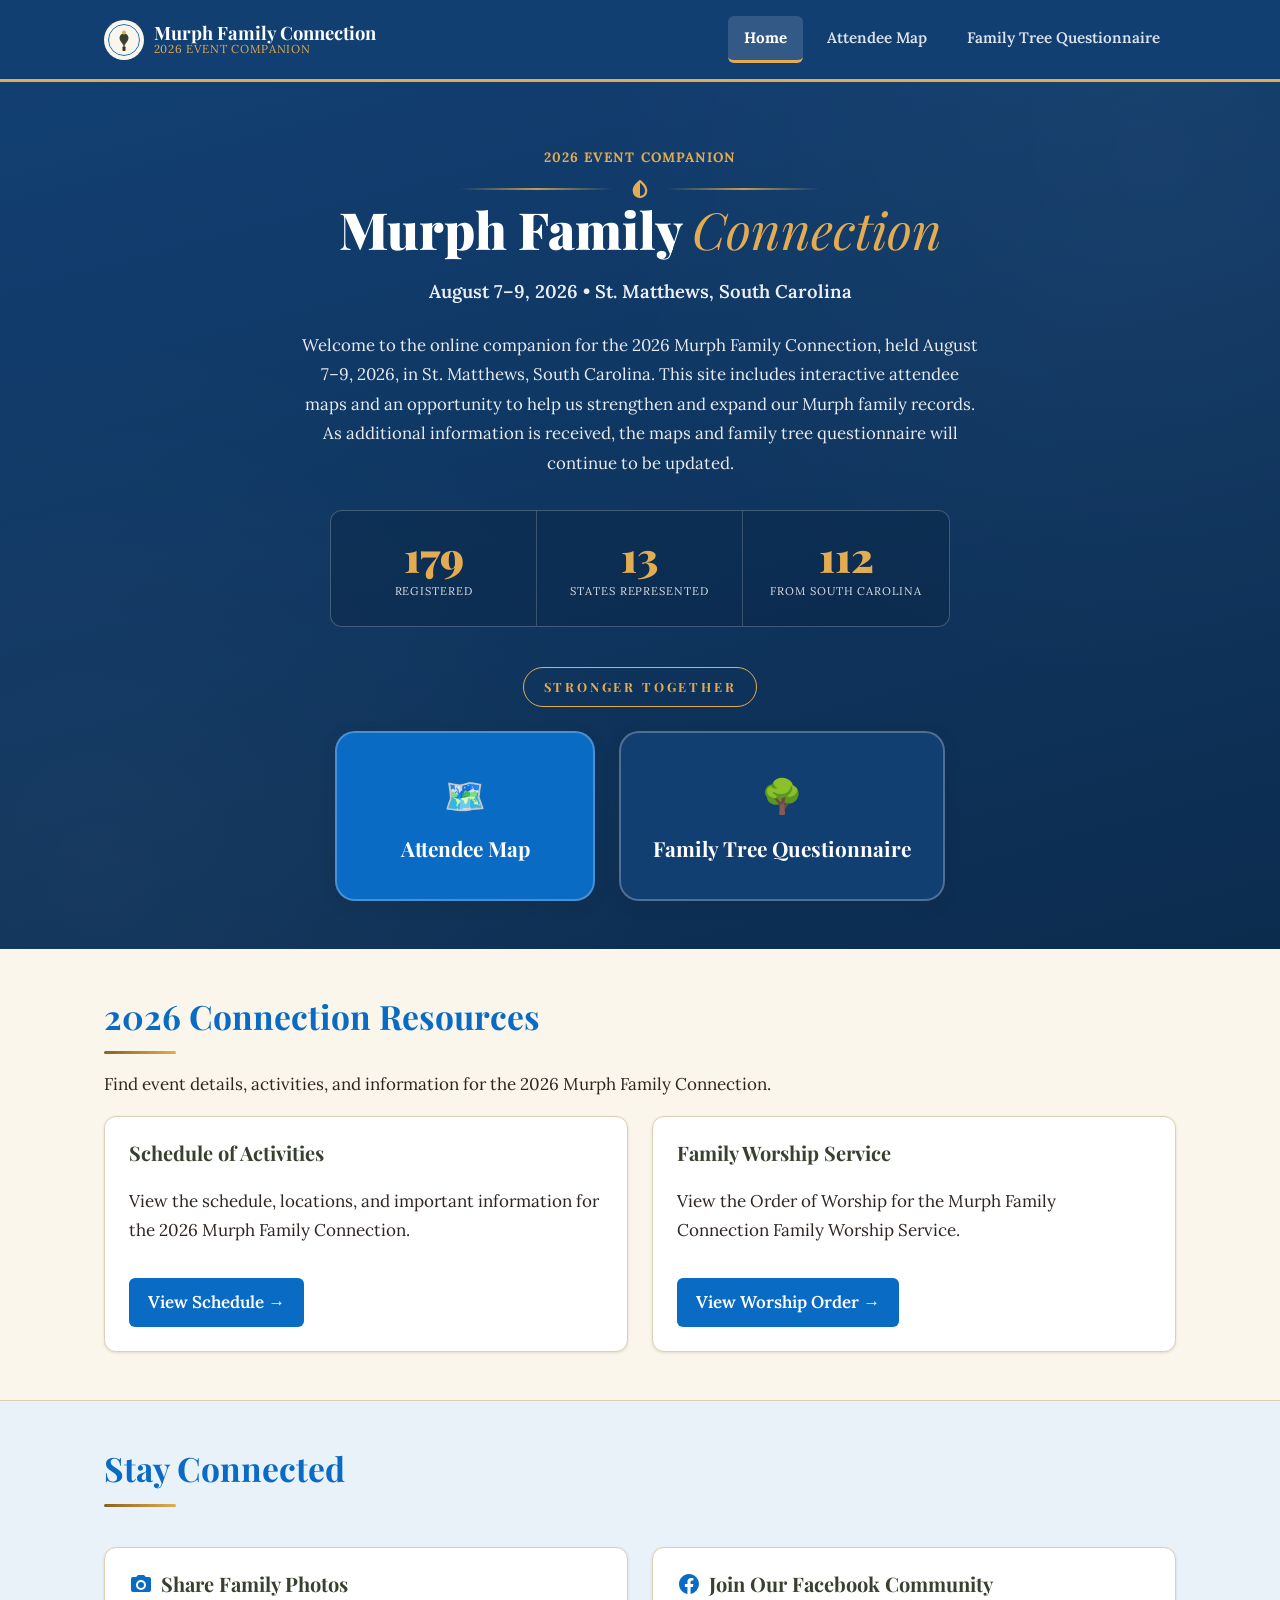
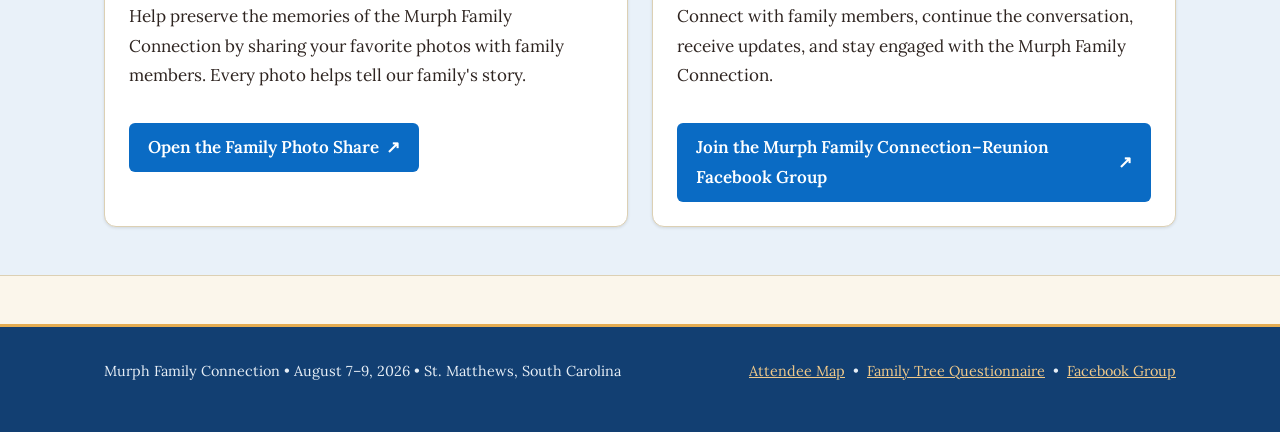
==== commit 11c4bea2: "v1.5.3: Add Family Photo Sharing companion card to Stay Connected" ====
--- a/index.html
+++ b/index.html
@@ -84,6 +84,20 @@
 <div class="container">
 <h2>Stay Connected</h2>
 <hr class="gold-rule gold-rule--left">
+<div class="panel-grid stay-connected__grid">
+<div class="card stay-connected__card">
+<h3 class="stay-connected__title">
+<svg class="stay-connected__icon" viewBox="0 0 24 24" width="24" height="24" fill="currentColor" aria-hidden="true">
+<path d="M9 3 7.17 5H4a2 2 0 0 0-2 2v11a2 2 0 0 0 2 2h16a2 2 0 0 0 2-2V7a2 2 0 0 0-2-2h-3.17L15 3H9Zm3 15a5 5 0 1 1 0-10 5 5 0 0 1 0 10Zm0-2a3 3 0 1 0 0-6 3 3 0 0 0 0 6Z"/>
+</svg>
+Share Family Photos
+</h3>
+<p>Help preserve the memories of the Murph Family Connection by sharing your favorite photos with family members. Every photo helps tell our family's story.</p>
+<a class="btn stay-connected__btn" href="https://join.photocircleapp.com/MEYJ2RMRG1?src=qr" target="_blank" rel="noopener noreferrer">
+Open the Family Photo Share
+<span aria-hidden="true">↗</span>
+</a>
+</div>
 <div class="card stay-connected__card">
 <h3 class="stay-connected__title">
 <svg class="stay-connected__icon" viewBox="0 0 24 24" width="24" height="24" fill="currentColor" aria-hidden="true">
@@ -98,6 +112,7 @@
 </a>
 </div>
 </div>
+</div>
 </section>
 
 </main>
--- a/assets/css/styles.css
+++ b/assets/css/styles.css
@@ -1098,3 +1098,144 @@
   gap: 0.4rem;
   margin-top: var(--space-2);
 }
+
+/* --------------------------------------------------------------------------
+2026 Connection Resources — v1.5.2
+-------------------------------------------------------------------------- */
+.connection-resources__card {
+display: flex;
+flex-direction: column;
+align-items: flex-start;
+gap: var(--space-2);
+}
+
+.connection-resources__card .btn {
+margin-top: auto;
+}
+
+/* Schedule of Activities — timeline-style cards */
+.timeline {
+display: flex;
+flex-direction: column;
+gap: var(--space-3);
+margin-top: var(--space-3);
+}
+
+.timeline-item {
+display: flex;
+gap: var(--space-3);
+background-color: var(--color-surface);
+border: 1px solid var(--color-border);
+border-radius: var(--radius-md);
+box-shadow: var(--shadow-sm);
+padding: var(--space-3);
+}
+
+.timeline-item__time {
+flex-shrink: 0;
+min-width: 132px;
+font-family: var(--font-heading);
+font-weight: 700;
+color: var(--color-royal-blue-dark);
+border-right: 2px solid var(--color-warm-gold);
+padding-right: var(--space-3);
+}
+
+.timeline-item__title {
+margin: 0 0 0.35rem;
+color: var(--color-forest-green);
+}
+
+.timeline-item__location {
+margin: 0.5rem 0 0;
+color: var(--color-muted);
+font-size: 0.92rem;
+line-height: 1.6;
+}
+
+.timeline-item__note {
+margin: 0.5rem 0 0;
+font-size: 0.92rem;
+}
+
+.timeline-item__note--emphasis {
+font-weight: 700;
+color: var(--color-warm-gold-dark);
+}
+
+@media (max-width: 640px) {
+.timeline-item {
+flex-direction: column;
+gap: var(--space-1);
+}
+.timeline-item__time {
+border-right: none;
+border-bottom: 2px solid var(--color-warm-gold);
+padding-right: 0;
+padding-bottom: 0.5rem;
+min-width: 0;
+}
+}
+
+.notes-list {
+margin: 0;
+padding-left: 1.2rem;
+}
+.notes-list li {
+margin-bottom: var(--space-2);
+}
+.notes-list li:last-child {
+margin-bottom: 0;
+}
+
+/* Family Worship Service — formal program layout */
+.worship-order {
+list-style: none;
+margin: var(--space-3) 0 0;
+padding: 0;
+}
+
+.worship-order li {
+display: flex;
+gap: var(--space-3);
+padding: var(--space-2) 0;
+border-bottom: 1px solid var(--color-border);
+}
+
+.worship-order li:last-child {
+border-bottom: none;
+}
+
+.worship-order__num {
+flex-shrink: 0;
+min-width: 1.75rem;
+font-family: var(--font-heading);
+font-weight: 700;
+color: var(--color-warm-gold-dark);
+}
+
+.worship-order__text {
+display: flex;
+flex-direction: column;
+}
+
+.worship-order__title {
+font-family: var(--font-heading);
+font-weight: 700;
+color: var(--color-royal-blue-dark);
+}
+
+.worship-order__role {
+font-style: italic;
+color: var(--color-muted);
+font-size: 0.92rem;
+margin-top: 0.15rem;
+}
+
+.pull-quote .worship-closing__citation {
+display: block;
+font-style: normal;
+font-size: 0.85rem;
+color: var(--color-muted);
+margin-top: 0.5rem;
+}
